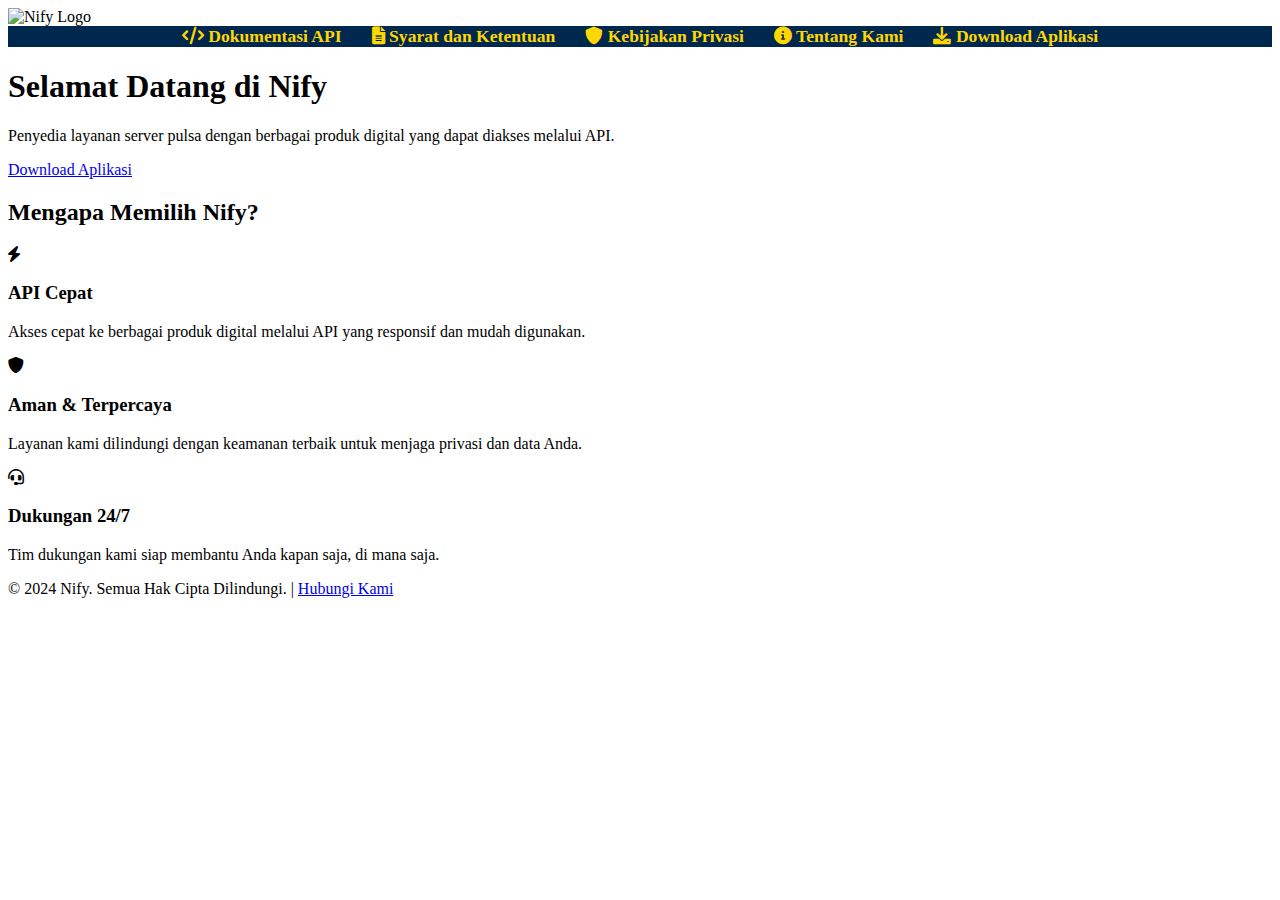
==== index.html @ 786aac09 "Update index.html" ====
<!DOCTYPE html>
<html lang="id">
<head>
    <meta charset="UTF-8">
    <meta name="viewport" content="width=device-width, initial-scale=1.0">
    <title>Nify - Penyedia Layanan Server Pulsa</title>
    <link rel="stylesheet" href="css/styles.css">
    <link rel="stylesheet" href="https://cdnjs.cloudflare.com/ajax/libs/font-awesome/6.0.0/css/all.min.css">
    <link href="https://fonts.googleapis.com/css2?family=Poppins:wght@300;400;600&display=swap" rel="stylesheet">
</head>
<body>

<header>
    <nav>
        <img src="images/logo.png" alt="Nify Logo" class="logo">
        <ul>
            <li><a href="api-doc.html"><i class="fas fa-code"></i> Dokumentasi API</a></li>
            <li><a href="terms.html"><i class="fas fa-file-alt"></i> Syarat dan Ketentuan</a></li>
            <li><a href="privacy.html"><i class="fas fa-shield-alt"></i> Kebijakan Privasi</a></li>
            <li><a href="about.html"><i class="fas fa-info-circle"></i> Tentang Kami</a></li>
            <li><a href="download.html"><i class="fas fa-download"></i> Download Aplikasi</a></li>
        </ul>
    </nav>

    <div class="hero">
        <div class="hero-content">
            <h1>Selamat Datang di Nify</h1>
            <p>Penyedia layanan server pulsa dengan berbagai produk digital yang dapat diakses melalui API.</p>
            <a href="download.html" class="btn-main">Download Aplikasi</a>
        </div>
    </div>
</header>

<section class="features">
    <h2>Mengapa Memilih Nify?</h2>
    <div class="card-container">
        <div class="card">
            <i class="fas fa-bolt"></i>
            <h3>API Cepat</h3>
            <p>Akses cepat ke berbagai produk digital melalui API yang responsif dan mudah digunakan.</p>
        </div>
        <div class="card">
            <i class="fas fa-shield-alt"></i>
            <h3>Aman & Terpercaya</h3>
            <p>Layanan kami dilindungi dengan keamanan terbaik untuk menjaga privasi dan data Anda.</p>
        </div>
        <div class="card">
            <i class="fas fa-headset"></i>
            <h3>Dukungan 24/7</h3>
            <p>Tim dukungan kami siap membantu Anda kapan saja, di mana saja.</p>
        </div>
    </div>
</section>

<footer>
    <p>&copy; 2024 Nify. Semua Hak Cipta Dilindungi. | <a href="contact.html">Hubungi Kami</a></p>
</footer>

</body>
</html>
---- css/styles.css ----
nav ul {
    list-style-type: none;
    margin: 0;
    padding: 0;
    display: flex;
    justify-content: center;
    background-color: #00274d; /* Biru Tua */
}

nav ul li {
    margin: 0 15px;
}

nav ul li a {
    color: #ffd700; /* Kuning */
    text-decoration: none;
    font-size: 1.1em;
    font-weight: bold;
}

nav ul li a:hover {
    color: #ffffff;
}

.buttons .download-btn {
    background-color: #ffd700;
    color: #00274d; /* Biru Tua */
    padding: 15px 30px;
    margin-top: 20px;
    border-radius: 5px;
    text-decoration: none;
    font-weight: bold;
    transition: background-color 0.3s;
    display: inline-block;
}

.buttons .download-btn:hover {
    background-color: #e5c100;
}
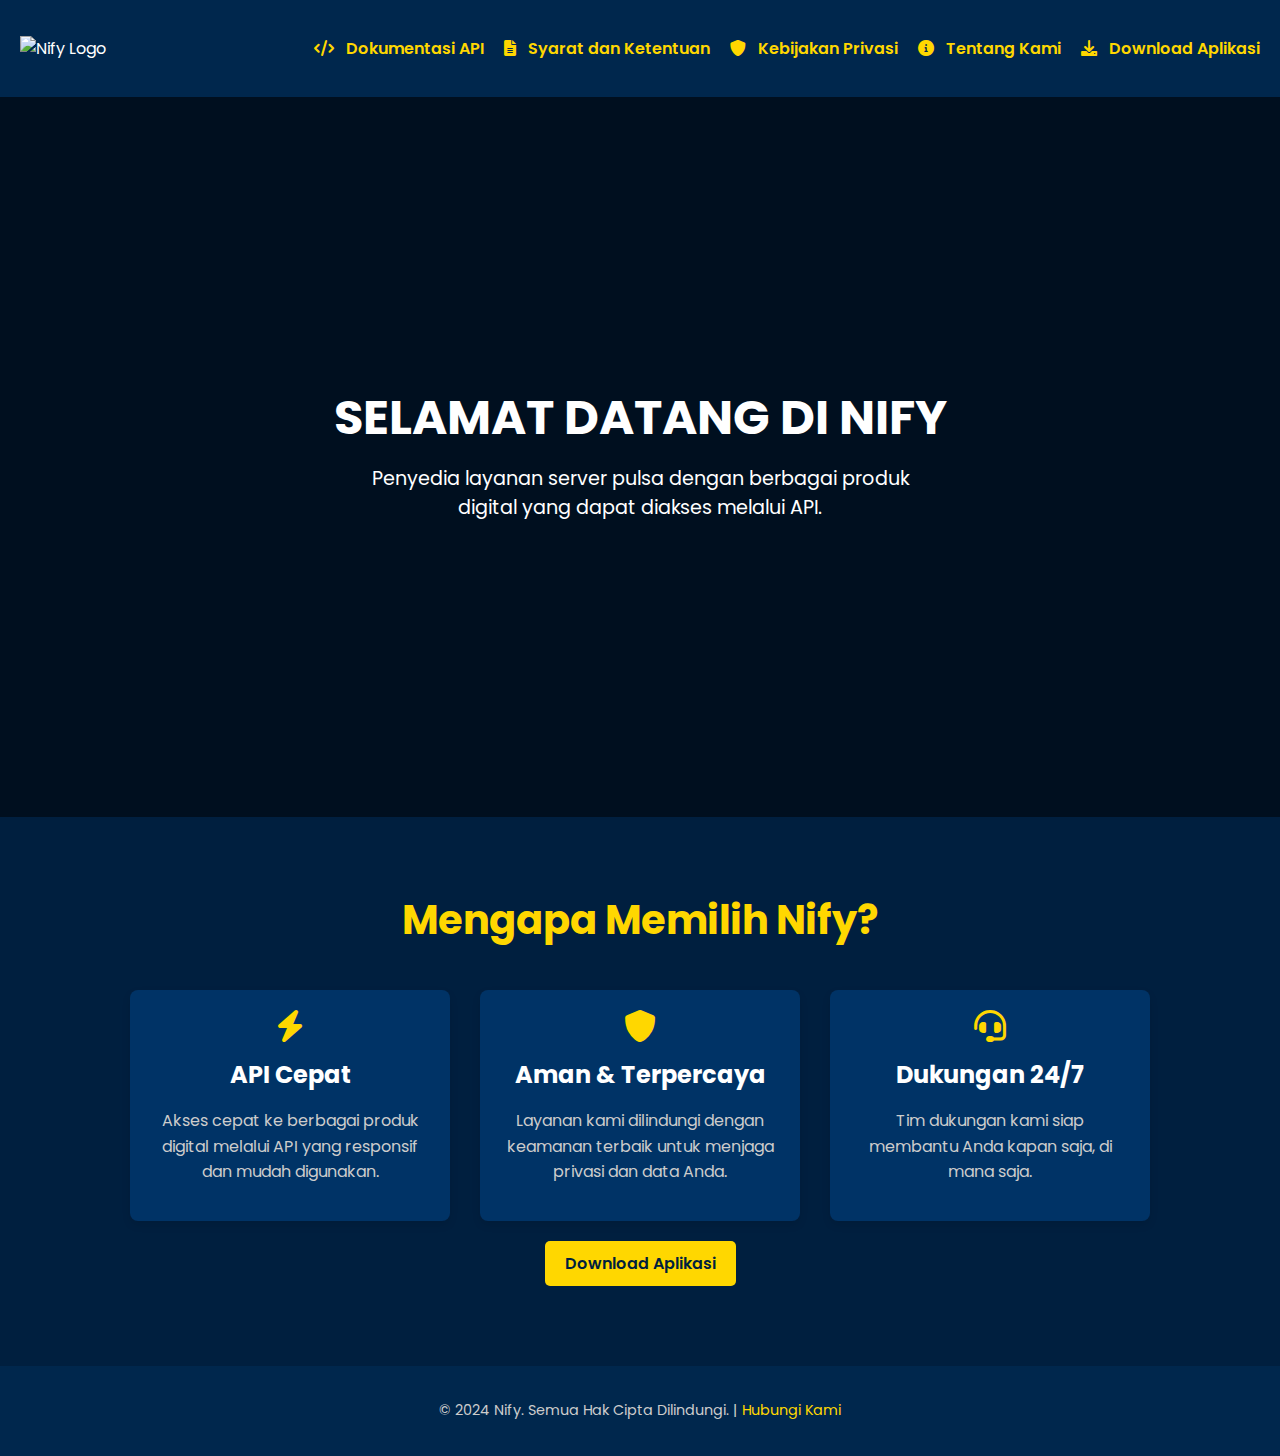
==== commit 5648afc8: "Update index.html" ====
--- a/index.html
+++ b/index.html
@@ -26,7 +26,6 @@
         <div class="hero-content">
             <h1>Selamat Datang di Nify</h1>
             <p>Penyedia layanan server pulsa dengan berbagai produk digital yang dapat diakses melalui API.</p>
-            <a href="download.html" class="btn-main">Download Aplikasi</a>
         </div>
     </div>
 </header>
@@ -50,6 +49,10 @@
             <p>Tim dukungan kami siap membantu Anda kapan saja, di mana saja.</p>
         </div>
     </div>
+<div>
+                <a href="download.html" class="btn-main">Download Aplikasi</a>
+
+</div>
 </section>
 
 <footer>
--- a/css/styles.css
+++ b/css/styles.css
@@ -1,39 +1,168 @@
-nav ul {
-    list-style-type: none;
+/* Global Styles */
+body {
+    font-family: 'Poppins', sans-serif;
+    background-color: #001f3f;
+    color: #ffffff;
     margin: 0;
     padding: 0;
-    display: flex;
-    justify-content: center;
-    background-color: #00274d; /* Biru Tua */
 }
 
-nav ul li {
-    margin: 0 15px;
+header nav {
+    display: flex;
+    justify-content: space-between;
+    align-items: center;
+    padding: 20px;
+    background-color: #00274d;
 }
 
-nav ul li a {
-    color: #ffd700; /* Kuning */
-    text-decoration: none;
-    font-size: 1.1em;
-    font-weight: bold;
+header nav .logo {
+    width: 120px;
+    height: auto;
 }
 
-nav ul li a:hover {
+header nav ul {
+    list-style: none;
+    display: flex;
+    gap: 20px;
+}
+
+header nav ul li {
+    display: inline;
+}
+
+header nav ul li a {
+    text-decoration: none;
+    color: #ffd700;
+    font-weight: 600;
+}
+
+header nav ul li a i {
+    margin-right: 8px;
+}
+
+header nav ul li a:hover {
     color: #ffffff;
 }
 
-.buttons .download-btn {
+/* Hero Section */
+.hero {
+    background: url('../images/hero-bg.jpg') no-repeat center center/cover;
+    height: 80vh;
+    display: flex;
+    justify-content: center;
+    align-items: center;
+    text-align: center;
+    color: #ffffff;
+    position: relative;
+}
+
+.hero::after {
+    content: '';
+    position: absolute;
+    top: 0;
+    left: 0;
+    right: 0;
+    bottom: 0;
+    background-color: rgba(0, 0, 0, 0.5);
+}
+
+.hero-content {
+    z-index: 1;
+}
+
+.hero h1 {
+    font-size: 3em;
+    margin: 0;
+    text-transform: uppercase;
+}
+
+.hero p {
+    font-size: 1.2em;
+    margin-top: 10px;
+    max-width: 600px;
+    margin: 10px auto;
+}
+
+.btn-main {
     background-color: #ffd700;
-    color: #00274d; /* Biru Tua */
-    padding: 15px 30px;
-    margin-top: 20px;
+    color: #001f3f;
+    padding: 10px 20px;
     border-radius: 5px;
     text-decoration: none;
-    font-weight: bold;
-    transition: background-color 0.3s;
+    font-weight: 600;
+    margin-top: 20px;
     display: inline-block;
+    transition: background-color 0.3s ease;
 }
 
-.buttons .download-btn:hover {
+.btn-main:hover {
     background-color: #e5c100;
 }
+
+/* Features Section */
+.features {
+    padding: 40px 20px;
+    text-align: center;
+}
+
+.features h2 {
+    font-size: 2.5em;
+    color: #ffd700;
+    margin-bottom: 40px;
+}
+
+.card-container {
+    display: flex;
+    justify-content: center;
+    gap: 30px;
+    flex-wrap: wrap;
+}
+
+.card {
+    background-color: #003366;
+    padding: 20px;
+    border-radius: 8px;
+    width: 280px;
+    box-shadow: 0 4px 8px rgba(0, 0, 0, 0.1);
+    transition: transform 0.3s ease;
+}
+
+.card i {
+    font-size: 2em;
+    color: #ffd700;
+    margin-bottom: 15px;
+}
+
+.card h3 {
+    font-size: 1.5em;
+    margin: 0 0 10px;
+}
+
+.card p {
+    color: #cccccc;
+    font-size: 1em;
+    line-height: 1.6;
+}
+
+.card:hover {
+    transform: translateY(-10px);
+}
+
+/* Footer */
+footer {
+    background-color: #00274d;
+    padding: 20px 0;
+    text-align: center;
+    color: #cccccc;
+    font-size: 0.9em;
+    margin-top: 40px;
+}
+
+footer a {
+    color: #ffd700;
+    text-decoration: none;
+}
+
+footer a:hover {
+    text-decoration: underline;
+}
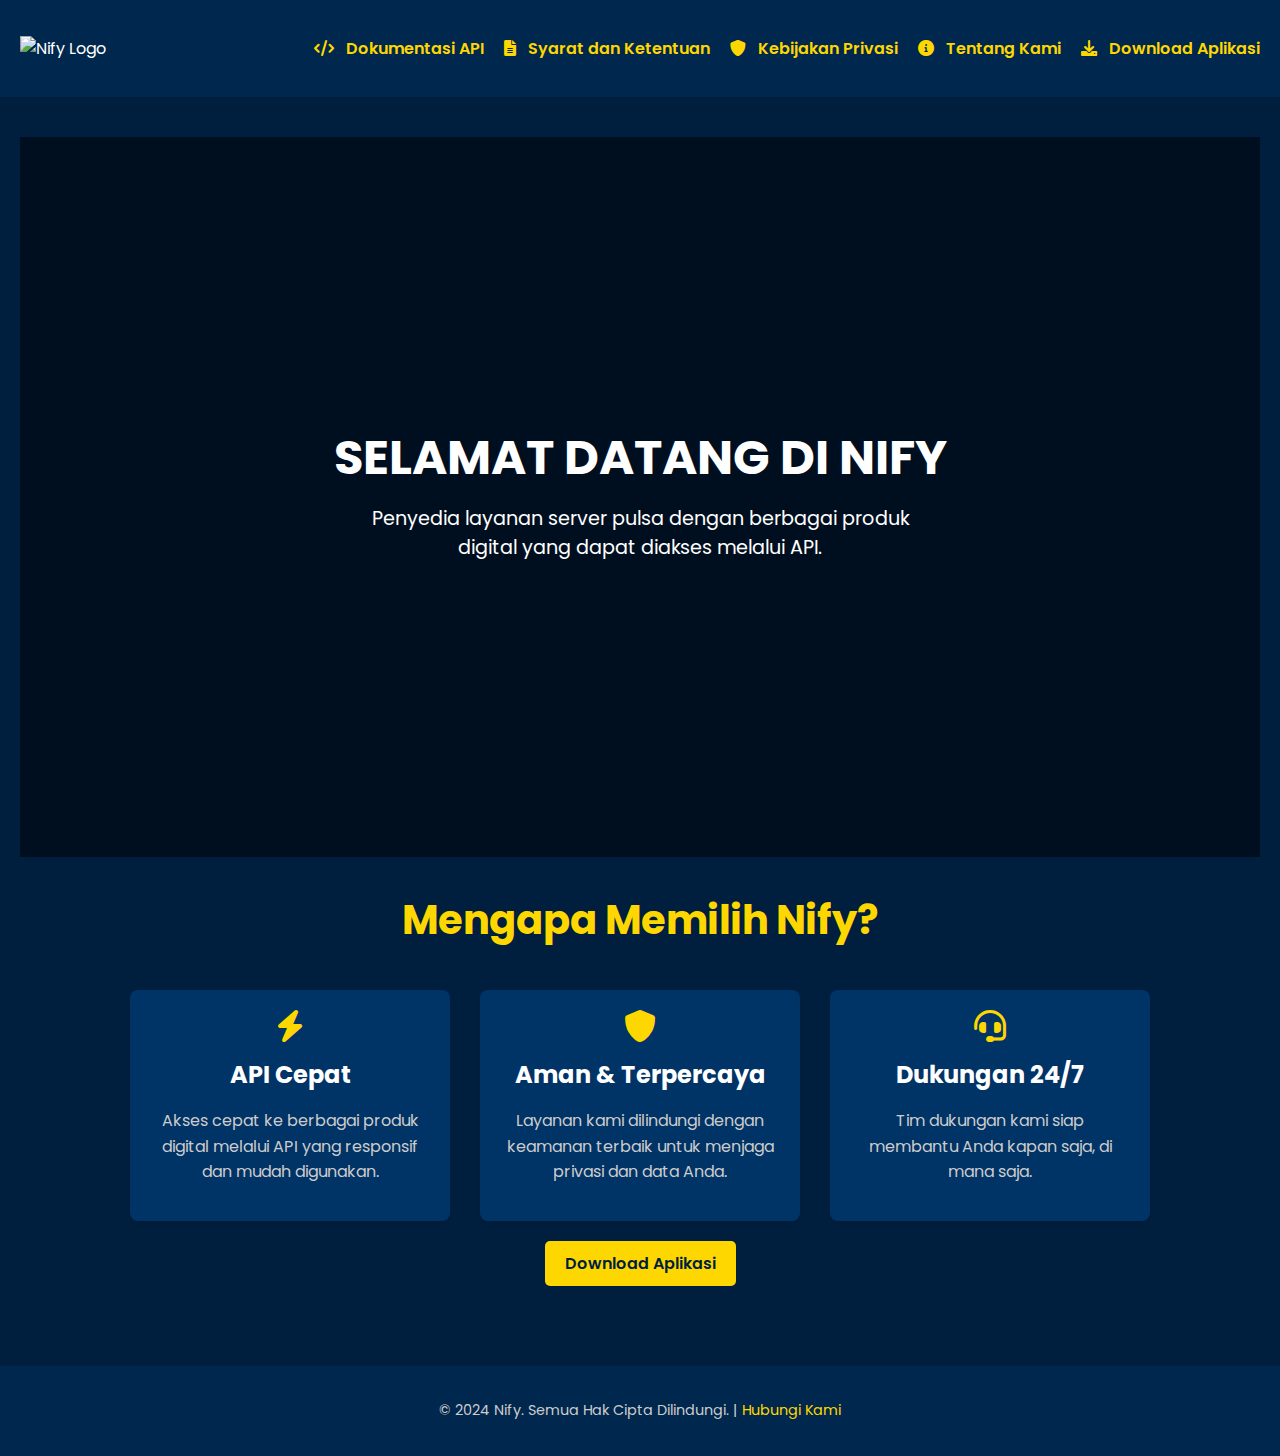
==== commit 6445c6e8: "Update index.html" ====
--- a/index.html
+++ b/index.html
@@ -22,15 +22,16 @@
         </ul>
     </nav>
 
-    <div class="hero">
+
+</header>
+
+<section class="features">
+        <div class="hero">
         <div class="hero-content">
             <h1>Selamat Datang di Nify</h1>
             <p>Penyedia layanan server pulsa dengan berbagai produk digital yang dapat diakses melalui API.</p>
         </div>
     </div>
-</header>
-
-<section class="features">
     <h2>Mengapa Memilih Nify?</h2>
     <div class="card-container">
         <div class="card">
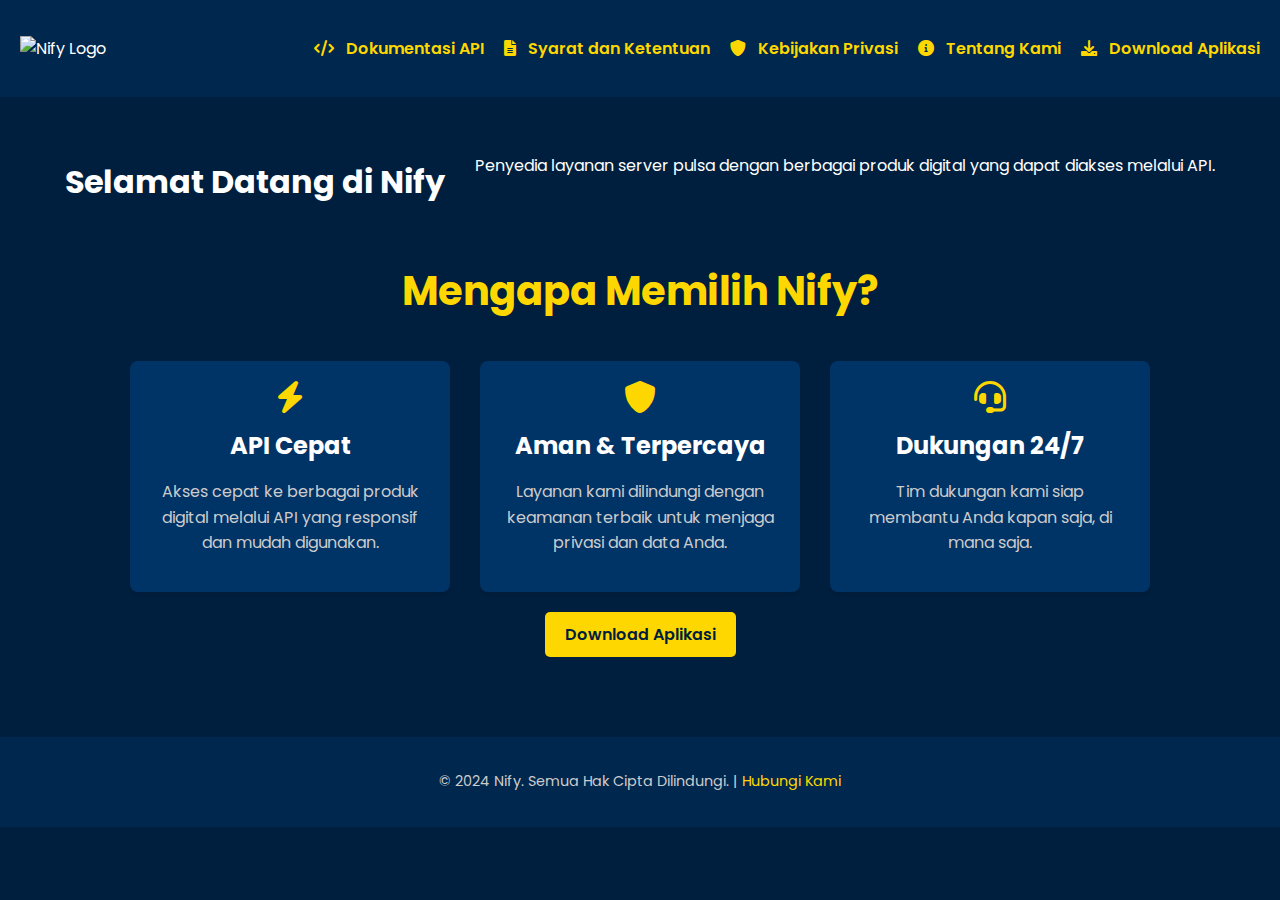
==== commit d13e4b7d: "Update index.html" ====
--- a/index.html
+++ b/index.html
@@ -26,12 +26,10 @@
 </header>
 
 <section class="features">
-        <div class="hero">
-        <div class="hero-content">
+        <div class="card-container">
             <h1>Selamat Datang di Nify</h1>
             <p>Penyedia layanan server pulsa dengan berbagai produk digital yang dapat diakses melalui API.</p>
         </div>
-    </div>
     <h2>Mengapa Memilih Nify?</h2>
     <div class="card-container">
         <div class="card">
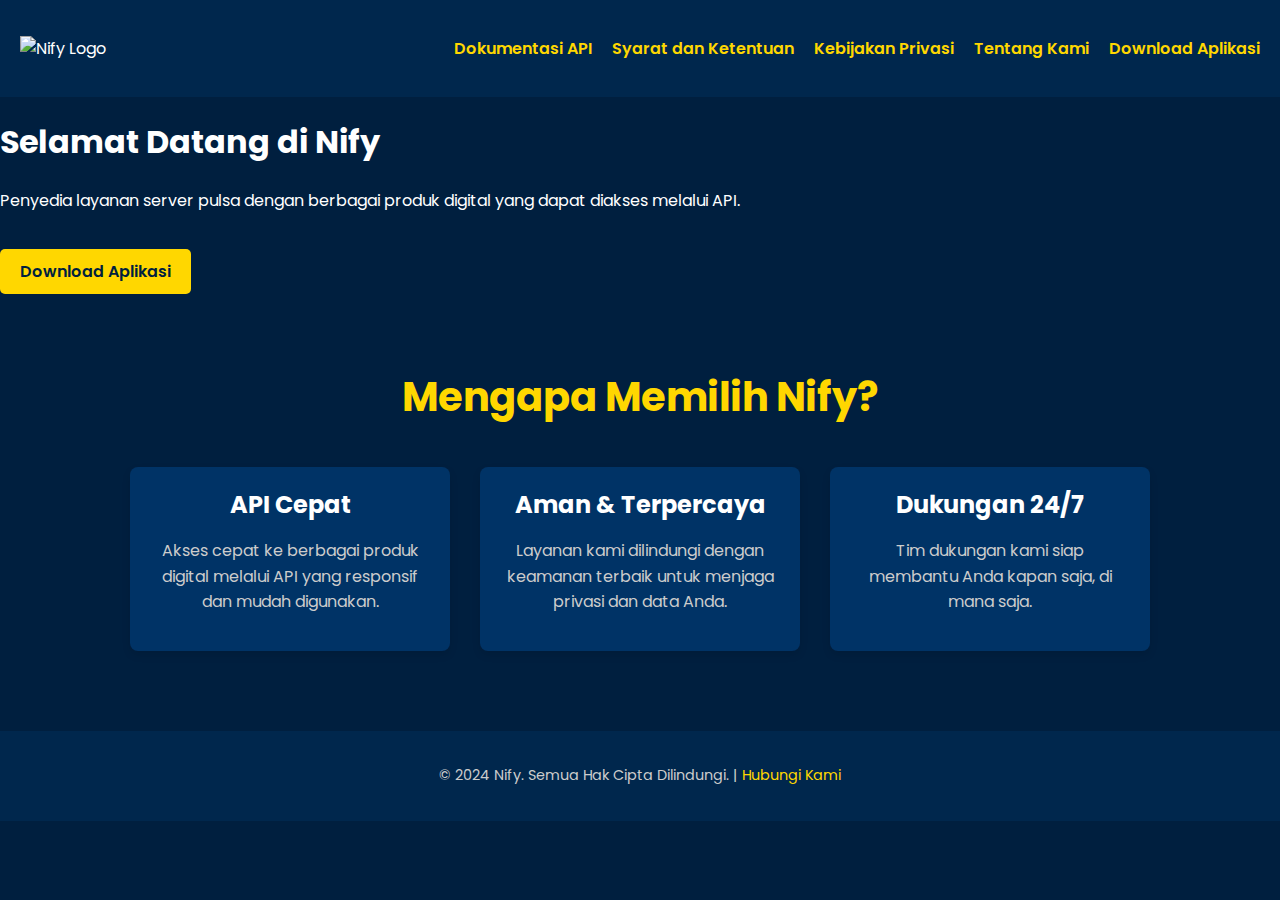
==== commit ea970afd: "Update index.html" ====
--- a/index.html
+++ b/index.html
@@ -14,45 +14,40 @@
     <nav>
         <img src="images/logo.png" alt="Nify Logo" class="logo">
         <ul>
-            <li><a href="api-doc.html"><i class="fas fa-code"></i> Dokumentasi API</a></li>
-            <li><a href="terms.html"><i class="fas fa-file-alt"></i> Syarat dan Ketentuan</a></li>
-            <li><a href="privacy.html"><i class="fas fa-shield-alt"></i> Kebijakan Privasi</a></li>
-            <li><a href="about.html"><i class="fas fa-info-circle"></i> Tentang Kami</a></li>
-            <li><a href="download.html"><i class="fas fa-download"></i> Download Aplikasi</a></li>
+            <li><a href="api-doc.html">Dokumentasi API</a></li>
+            <li><a href="terms.html">Syarat dan Ketentuan</a></li>
+            <li><a href="privacy.html">Kebijakan Privasi</a></li>
+            <li><a href="about.html">Tentang Kami</a></li>
+            <li><a href="download.html">Download Aplikasi</a></li>
         </ul>
     </nav>
-
-
 </header>
 
-<section class="features">
+<div class="content">
+    <section class="intro">
+        <h1>Selamat Datang di Nify</h1>
+        <p>Penyedia layanan server pulsa dengan berbagai produk digital yang dapat diakses melalui API.</p>
+        <a href="download.html" class="btn-main">Download Aplikasi</a>
+    </section>
+
+    <section class="features">
+        <h2>Mengapa Memilih Nify?</h2>
         <div class="card-container">
-            <h1>Selamat Datang di Nify</h1>
-            <p>Penyedia layanan server pulsa dengan berbagai produk digital yang dapat diakses melalui API.</p>
+            <div class="card">
+                <h3>API Cepat</h3>
+                <p>Akses cepat ke berbagai produk digital melalui API yang responsif dan mudah digunakan.</p>
+            </div>
+            <div class="card">
+                <h3>Aman & Terpercaya</h3>
+                <p>Layanan kami dilindungi dengan keamanan terbaik untuk menjaga privasi dan data Anda.</p>
+            </div>
+            <div class="card">
+                <h3>Dukungan 24/7</h3>
+                <p>Tim dukungan kami siap membantu Anda kapan saja, di mana saja.</p>
+            </div>
         </div>
-    <h2>Mengapa Memilih Nify?</h2>
-    <div class="card-container">
-        <div class="card">
-            <i class="fas fa-bolt"></i>
-            <h3>API Cepat</h3>
-            <p>Akses cepat ke berbagai produk digital melalui API yang responsif dan mudah digunakan.</p>
-        </div>
-        <div class="card">
-            <i class="fas fa-shield-alt"></i>
-            <h3>Aman & Terpercaya</h3>
-            <p>Layanan kami dilindungi dengan keamanan terbaik untuk menjaga privasi dan data Anda.</p>
-        </div>
-        <div class="card">
-            <i class="fas fa-headset"></i>
-            <h3>Dukungan 24/7</h3>
-            <p>Tim dukungan kami siap membantu Anda kapan saja, di mana saja.</p>
-        </div>
-    </div>
-<div>
-                <a href="download.html" class="btn-main">Download Aplikasi</a>
-
+    </section>
 </div>
-</section>
 
 <footer>
     <p>&copy; 2024 Nify. Semua Hak Cipta Dilindungi. | <a href="contact.html">Hubungi Kami</a></p>
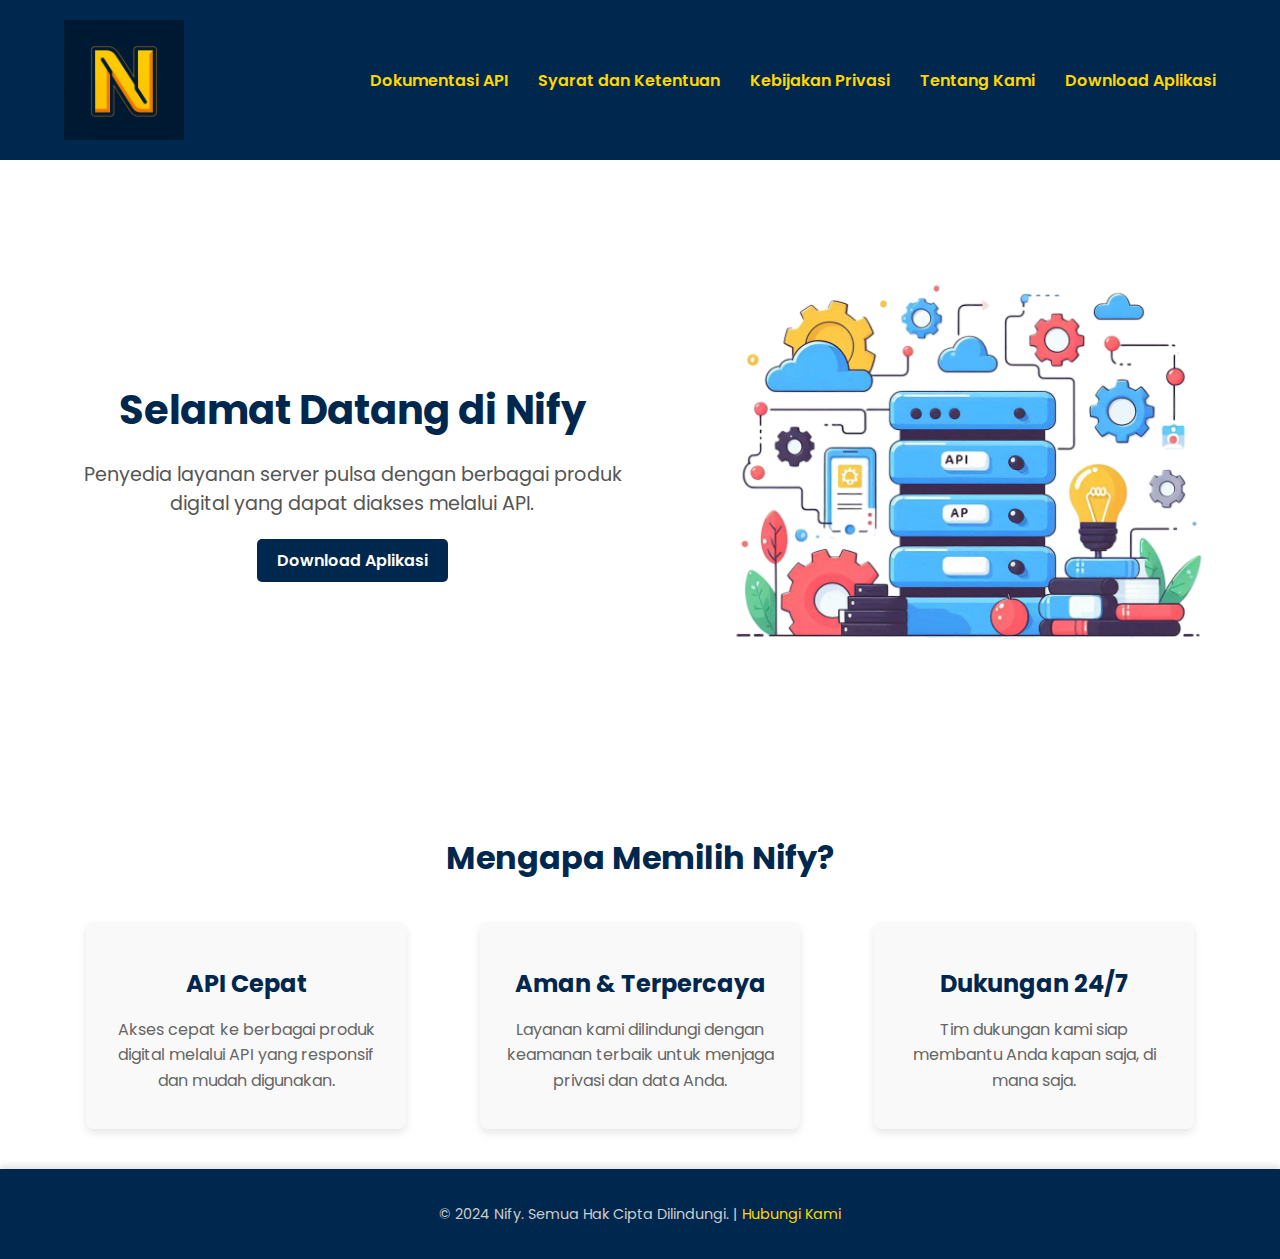
==== commit b073eadb: "halaman utama" ====
--- a/index.html
+++ b/index.html
@@ -24,10 +24,15 @@
 </header>
 
 <div class="content">
-    <section class="intro">
-        <h1>Selamat Datang di Nify</h1>
-        <p>Penyedia layanan server pulsa dengan berbagai produk digital yang dapat diakses melalui API.</p>
-        <a href="download.html" class="btn-main">Download Aplikasi</a>
+    <section class="hero">
+        <div class="hero-text">
+            <h1>Selamat Datang di Nify</h1>
+            <p>Penyedia layanan server pulsa dengan berbagai produk digital yang dapat diakses melalui API.</p>
+            <a href="download.html" class="btn-main">Download Aplikasi</a>
+        </div>
+        <div class="hero-image">
+            <img src="images/hero-image.png" alt="Nify Illustration">
+        </div>
     </section>
 
     <section class="features">
--- a/css/styles.css
+++ b/css/styles.css
@@ -1,8 +1,8 @@
 /* Global Styles */
 body {
     font-family: 'Poppins', sans-serif;
-    background-color: #001f3f;
-    color: #ffffff;
+    background-color: #ffffff; /* Warna Latar Putih */
+    color: #333333; /* Warna Teks Gelap */
     margin: 0;
     padding: 0;
 }
@@ -11,7 +11,7 @@
     display: flex;
     justify-content: space-between;
     align-items: center;
-    padding: 20px;
+    padding: 20px 5%;
     background-color: #00274d;
 }
 
@@ -23,139 +23,152 @@
 header nav ul {
     list-style: none;
     display: flex;
-    gap: 20px;
+    gap: 30px;
+    margin: 0;
 }
 
 header nav ul li {
-    display: inline;
+    position: relative;
 }
 
 header nav ul li a {
     text-decoration: none;
-    color: #ffd700;
+    color: #ffd700; /* Warna Kuning */
     font-weight: 600;
+    padding-bottom: 5px;
 }
 
-header nav ul li a i {
-    margin-right: 8px;
+header nav ul li a::after {
+    content: '';
+    position: absolute;
+    left: 0;
+    bottom: 0;
+    height: 2px;
+    width: 0;
+    background-color: #ffd700;
+    transition: width 0.3s ease;
 }
 
-header nav ul li a:hover {
-    color: #ffffff;
+header nav ul li a:hover::after {
+    width: 100%;
 }
 
 /* Hero Section */
 .hero {
-    background: url('../images/hero-bg.jpg') no-repeat center center/cover;
-    height: 80vh;
     display: flex;
-    justify-content: center;
     align-items: center;
-    text-align: center;
-    color: #ffffff;
-    position: relative;
+    justify-content: space-between;
+    padding: 40px 5%;
+    flex-direction: column; /* Default vertical layout */
 }
 
-.hero::after {
-    content: '';
-    position: absolute;
-    top: 0;
-    left: 0;
-    right: 0;
-    bottom: 0;
-    background-color: rgba(0, 0, 0, 0.5);
-}
-
-.hero-content {
-    z-index: 1;
+.hero-text {
+    max-width: 100%;
+    text-align: center; /* Centered text for better vertical alignment */
 }
 
 .hero h1 {
-    font-size: 3em;
-    margin: 0;
-    text-transform: uppercase;
+    font-size: 2.5em;
+    color: #00274d;
+    margin-bottom: 20px;
 }
 
 .hero p {
     font-size: 1.2em;
-    margin-top: 10px;
-    max-width: 600px;
-    margin: 10px auto;
+    color: #555555;
+    margin-bottom: 30px;
+}
+
+.hero-image img {
+    width: 100%;
+    max-width: 500px;
+    height: auto;
+    margin-top: 20px; /* Space between text and image */
 }
 
 .btn-main {
-    background-color: #ffd700;
-    color: #001f3f;
+    background-color: #00274d;
+    color: #ffffff;
     padding: 10px 20px;
     border-radius: 5px;
     text-decoration: none;
     font-weight: 600;
-    margin-top: 20px;
-    display: inline-block;
     transition: background-color 0.3s ease;
 }
 
 .btn-main:hover {
-    background-color: #e5c100;
+    background-color: #001f3f;
+}
+
+/* Media Queries for Horizontal Layout on Larger Screens */
+@media (min-width: 768px) {
+    .hero {
+        flex-direction: row; /* Change to horizontal layout */
+        text-align: left;
+    }
+
+    .hero-text {
+        max-width: 50%;
+    }
+
+    .hero-image {
+        margin-top: 0; /* Remove margin when in horizontal layout */
+    }
 }
 
 /* Features Section */
 .features {
-    padding: 40px 20px;
+    padding: 40px 5%;
     text-align: center;
 }
 
 .features h2 {
-    font-size: 2.5em;
-    color: #ffd700;
+    font-size: 2em;
+    color: #00274d;
     margin-bottom: 40px;
 }
 
 .card-container {
     display: flex;
-    justify-content: center;
+    justify-content: space-around;
     gap: 30px;
     flex-wrap: wrap;
 }
 
 .card {
-    background-color: #003366;
+    background-color: #f9f9f9; /* Warna Latar Kartu Putih */
     padding: 20px;
     border-radius: 8px;
     width: 280px;
     box-shadow: 0 4px 8px rgba(0, 0, 0, 0.1);
-    transition: transform 0.3s ease;
-}
-
-.card i {
-    font-size: 2em;
-    color: #ffd700;
-    margin-bottom: 15px;
+    transition: transform 0.3s ease, box-shadow 0.3s ease;
 }
 
 .card h3 {
     font-size: 1.5em;
-    margin: 0 0 10px;
+    color: #00274d;
+    margin-bottom: 10px;
 }
 
 .card p {
-    color: #cccccc;
+    color: #666666;
     font-size: 1em;
     line-height: 1.6;
 }
 
 .card:hover {
-    transform: translateY(-10px);
+    transform: translateY(-5px);
+    box-shadow: 0 8px 16px rgba(0, 0, 0, 0.2);
 }
 
 /* Footer */
 footer {
     background-color: #00274d;
-    padding: 20px 0;
+    padding: 20px 5%;
     text-align: center;
     color: #cccccc;
     font-size: 0.9em;
-    margin-top: 40px;
+    box-shadow: 0 -4px 6px rgba(0, 0, 0, 0.1);
 }
 
 footer a {
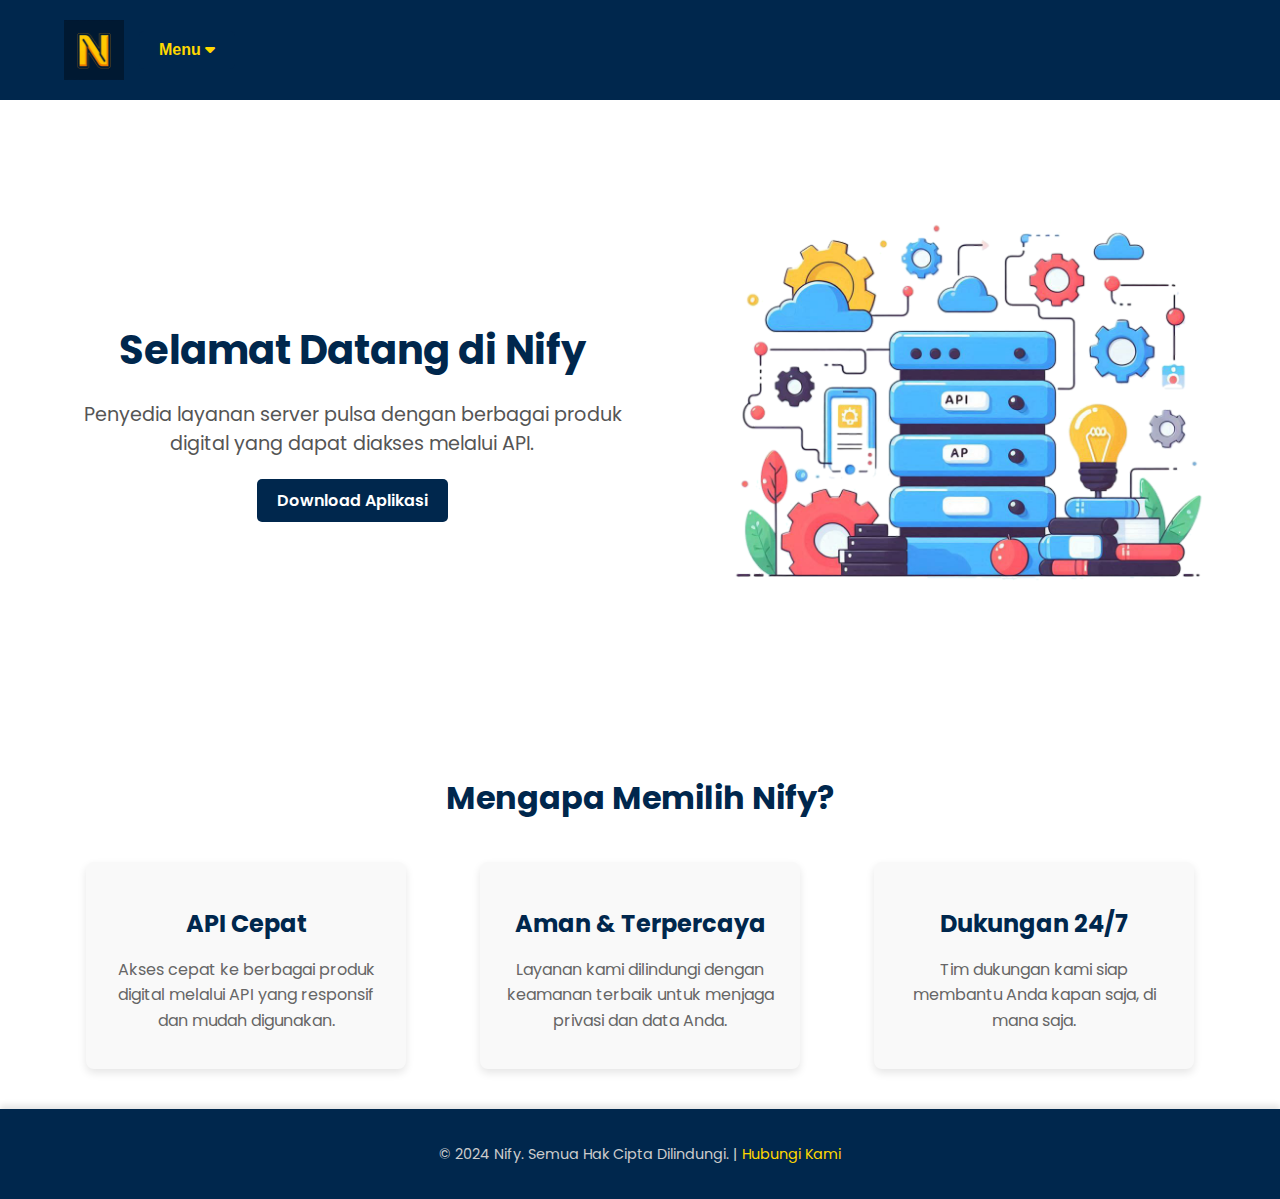
==== commit d2e2749a: "Versi 5" ====
--- a/index.html
+++ b/index.html
@@ -10,18 +10,24 @@
 </head>
 <body>
 
-<header>
-    <nav>
-        <img src="images/logo.png" alt="Nify Logo" class="logo">
-        <ul>
-            <li><a href="api-doc.html">Dokumentasi API</a></li>
-            <li><a href="terms.html">Syarat dan Ketentuan</a></li>
-            <li><a href="privacy.html">Kebijakan Privasi</a></li>
-            <li><a href="about.html">Tentang Kami</a></li>
-            <li><a href="download.html">Download Aplikasi</a></li>
-        </ul>
-    </nav>
-</header>
+    <header>
+        <nav>
+            <div class="logo-menu-container">
+                <img src="images/logo.png" alt="Nify Logo" class="logo">
+                <div class="dropdown">
+                    <button class="dropbtn">Menu <i class="fa fa-caret-down"></i></button>
+                    <div class="dropdown-content">
+                        <a href="api-doc.html">Dokumentasi API</a>
+                        <a href="terms.html">Syarat dan Ketentuan</a>
+                        <a href="privacy.html">Kebijakan Privasi</a>
+                        <a href="about.html">Tentang Kami</a>
+                        <a href="download.html">Download Aplikasi</a>
+                    </div>
+                </div>
+            </div>
+        </nav>
+    </header>
+    
 
 <div class="content">
     <section class="hero">
--- a/css/styles.css
+++ b/css/styles.css
@@ -15,42 +15,73 @@
     background-color: #00274d;
 }
 
+/* New container for logo and menu button */
+.logo-menu-container {
+    display: flex;
+    align-items: center;
+}
+
 header nav .logo {
-    width: 120px;
-    height: auto;
-}
-
-header nav ul {
-    list-style: none;
-    display: flex;
-    gap: 30px;
-    margin: 0;
-}
-
-header nav ul li {
+    width: 60px;  /* Lebar 60px */
+    height: 60px; /* Tinggi 60px */
+    object-fit: contain; /* Menjaga proporsi asli dari gambar */
+    margin-right: 15px; /* Jarak antara logo dan tombol menu */
+}
+
+/* Dropdown Button */
+.dropdown {
     position: relative;
-}
-
-header nav ul li a {
+    display: inline-block;
+}
+
+.dropbtn {
+    background-color: #00274d;
+    color: #ffd700; /* Warna Kuning */
+    padding: 10px 20px;
+    font-size: 16px;
+    font-weight: 600;
+    border: none;
+    cursor: pointer;
+    outline: none;
+    border-radius: 5px;
+    transition: background-color 0.3s ease;
+}
+
+.dropbtn:hover {
+    background-color: #001f3f;
+}
+
+/* Dropdown Content (Hidden by Default) */
+.dropdown-content {
+    display: none;
+    position: absolute;
+    background-color: #ffffff;
+    min-width: 200px;
+    box-shadow: 0 8px 16px rgba(0, 0, 0, 0.1);
+    z-index: 1;
+    border-radius: 5px;
+    overflow: hidden;
+    left: 0; /* Posisi dropdown berada tepat di bawah tombol */
+}
+
+/* Links inside the dropdown */
+.dropdown-content a {
+    color: #00274d;
+    padding: 12px 16px;
     text-decoration: none;
-    color: #ffd700; /* Warna Kuning */
+    display: block;
     font-weight: 600;
-    padding-bottom: 5px;
-}
-
-header nav ul li a::after {
-    content: '';
-    position: absolute;
-    left: 0;
-    bottom: 0;
-    height: 2px;
-    width: 0;
-    background-color: #ffd700;
-    transition: width 0.3s ease;
-}
-
-header nav ul li a:hover::after {
-    width: 100%;
+    border-bottom: 1px solid #ddd;
+}
+
+/* Change color of dropdown links on hover */
+.dropdown-content a:hover {
+    background-color: #f1f1f1;
+}
+
+/* Show the dropdown menu on hover */
+.dropdown:hover .dropdown-content {
+    display: block;
 }
 
 /* Hero Section */
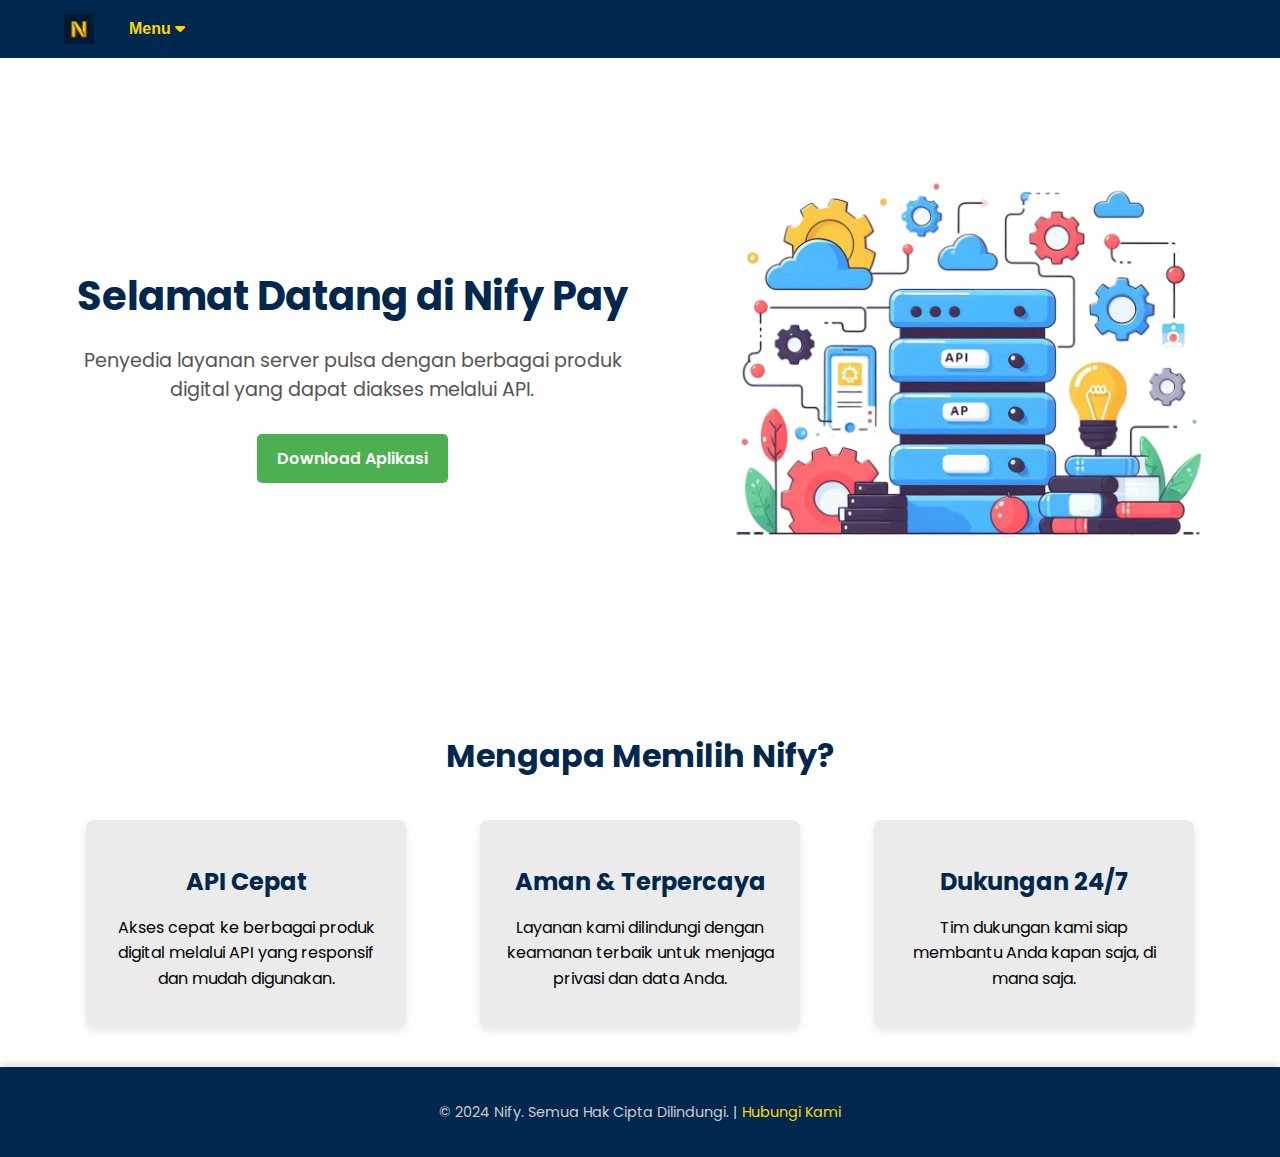
==== commit 2982f1c4: "Mengubah nama Nify menjadi Nify Pay" ====
--- a/index.html
+++ b/index.html
@@ -32,7 +32,7 @@
 <div class="content">
     <section class="hero">
         <div class="hero-text">
-            <h1>Selamat Datang di Nify</h1>
+            <h1>Selamat Datang di Nify Pay</h1>
             <p>Penyedia layanan server pulsa dengan berbagai produk digital yang dapat diakses melalui API.</p>
             <a href="download.html" class="btn-main">Download Aplikasi</a>
         </div>
--- a/css/styles.css
+++ b/css/styles.css
@@ -1,8 +1,10 @@
 /* Global Styles */
 body {
     font-family: 'Poppins', sans-serif;
-    background-color: #ffffff; /* Warna Latar Putih */
-    color: #333333; /* Warna Teks Gelap */
+    background-color: #ffffff;
+    /* Warna Latar Putih */
+    color: #000000;
+    /* Warna Teks Gelap */
     margin: 0;
     padding: 0;
 }
@@ -11,7 +13,7 @@
     display: flex;
     justify-content: space-between;
     align-items: center;
-    padding: 20px 5%;
+    padding: 10px 5%;
     background-color: #00274d;
 }
 
@@ -22,10 +24,14 @@
 }
 
 header nav .logo {
-    width: 60px;  /* Lebar 60px */
-    height: 60px; /* Tinggi 60px */
-    object-fit: contain; /* Menjaga proporsi asli dari gambar */
-    margin-right: 15px; /* Jarak antara logo dan tombol menu */
+    width: 30px;
+    /* Lebar 60px */
+    height: 30px;
+    /* Tinggi 60px */
+    object-fit: contain;
+    /* Menjaga proporsi asli dari gambar */
+    margin-right: 15px;
+    /* Jarak antara logo dan tombol menu */
 }
 
 /* Dropdown Button */
@@ -36,14 +42,15 @@
 
 .dropbtn {
     background-color: #00274d;
-    color: #ffd700; /* Warna Kuning */
+    color: #ffd700;
+    /* Warna Kuning */
     padding: 10px 20px;
     font-size: 16px;
     font-weight: 600;
     border: none;
     cursor: pointer;
     outline: none;
-    border-radius: 5px;
+    border-radius: 50px;
     transition: background-color 0.3s ease;
 }
 
@@ -61,7 +68,8 @@
     z-index: 1;
     border-radius: 5px;
     overflow: hidden;
-    left: 0; /* Posisi dropdown berada tepat di bawah tombol */
+    left: 0;
+    /* Posisi dropdown berada tepat di bawah tombol */
 }
 
 /* Links inside the dropdown */
@@ -90,12 +98,14 @@
     align-items: center;
     justify-content: space-between;
     padding: 40px 5%;
-    flex-direction: column; /* Default vertical layout */
+    flex-direction: column;
+    /* Default vertical layout */
 }
 
 .hero-text {
     max-width: 100%;
-    text-align: center; /* Centered text for better vertical alignment */
+    text-align: center;
+    /* Centered text for better vertical alignment */
 }
 
 .hero h1 {
@@ -114,27 +124,45 @@
     width: 100%;
     max-width: 500px;
     height: auto;
-    margin-top: 20px; /* Space between text and image */
+    margin-top: 20px;
+    /* Space between text and image */
+}
+
+
+
+.download-buttons {
+    text-align: center;
+    margin-top: 20px;
 }
 
 .btn-main {
-    background-color: #00274d;
-    color: #ffffff;
-    padding: 10px 20px;
+    display: inline-block;
+    padding: 12px 20px;
+    font-size: 16px;
+    color: #fff;
+    background-color: #4CAF50;
+    /* Warna hijau yang sesuai dengan Android */
     border-radius: 5px;
     text-decoration: none;
+    transition: background-color 0.3s ease;
     font-weight: 600;
-    transition: background-color 0.3s ease;
+}
+
+.btn-main i {
+    margin-right: 8px;
 }
 
 .btn-main:hover {
-    background-color: #001f3f;
-}
+    background-color: #45a049;
+    /* Warna hijau sedikit lebih gelap untuk efek hover */
+}
+
 
 /* Media Queries for Horizontal Layout on Larger Screens */
 @media (min-width: 768px) {
     .hero {
-        flex-direction: row; /* Change to horizontal layout */
+        flex-direction: row;
+        /* Change to horizontal layout */
         text-align: left;
     }
 
@@ -143,7 +171,8 @@
     }
 
     .hero-image {
-        margin-top: 0; /* Remove margin when in horizontal layout */
+        margin-top: 0;
+        /* Remove margin when in horizontal layout */
     }
 }
 
@@ -167,7 +196,8 @@
 }
 
 .card {
-    background-color: #f9f9f9; /* Warna Latar Kartu Putih */
+    background-color: #ebebeb;
+    /* Warna Latar Kartu Putih */
     padding: 20px;
     border-radius: 8px;
     width: 280px;
@@ -182,7 +212,7 @@
 }
 
 .card p {
-    color: #666666;
+    color: #000000;
     font-size: 1em;
     line-height: 1.6;
 }
@@ -191,6 +221,8 @@
     transform: translateY(-5px);
     box-shadow: 0 8px 16px rgba(0, 0, 0, 0.2);
 }
+
+
 
 /* Footer */
 footer {
@@ -209,4 +241,4 @@
 
 footer a:hover {
     text-decoration: underline;
-}
+}